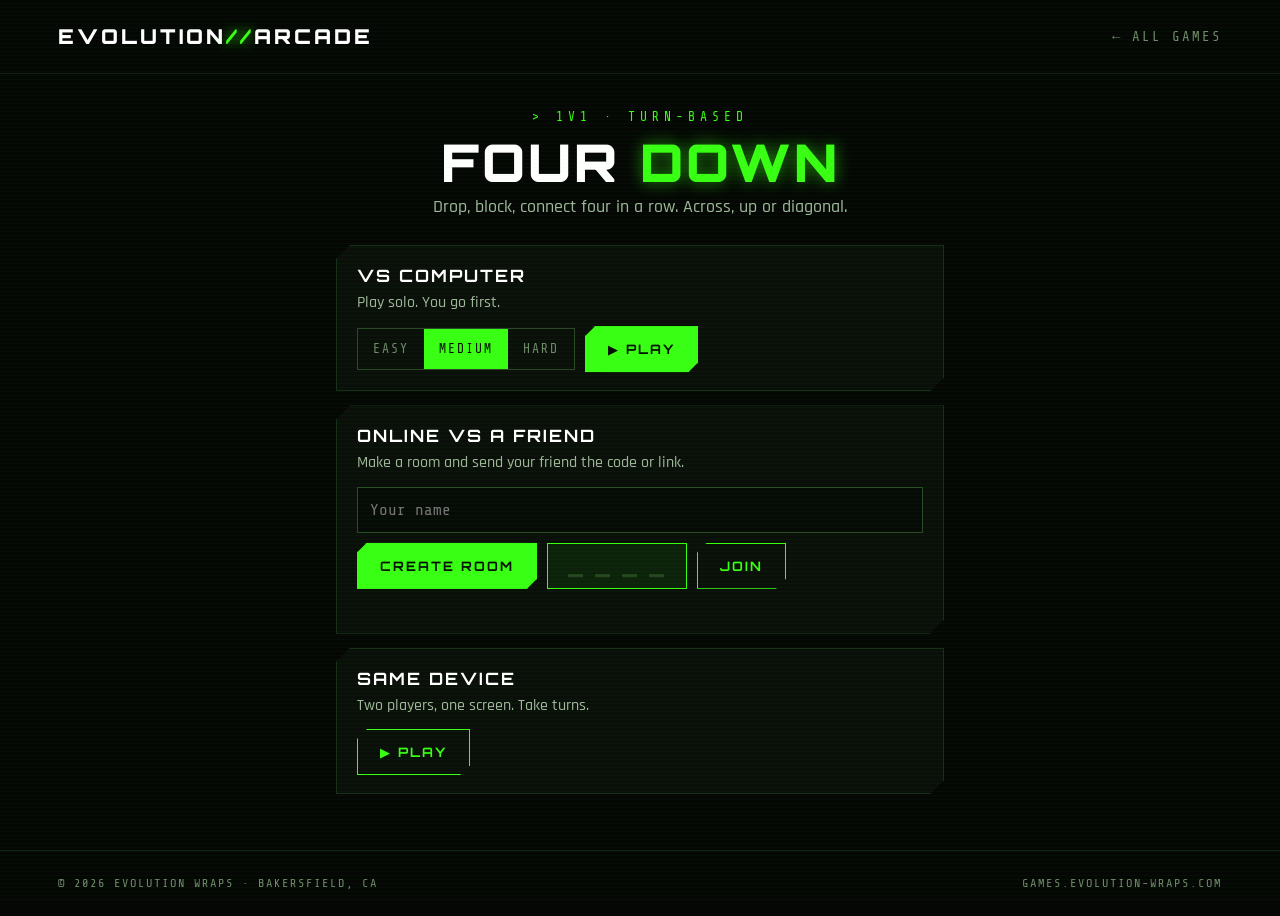
==== games/four-down/index.html @ a8c64982 "Add Launch Control, HYPERFLIP pinball, Grid Strike and Four Down - Launch Control: real-time drag ph" ====
<!DOCTYPE html>
<html lang="en">
<head>
<meta charset="utf-8">
<meta name="viewport" content="width=device-width,initial-scale=1,viewport-fit=cover">
<title>Four Down | Evolution Arcade</title>
<meta name="description" content="Drop, block, connect four. Play the computer, a friend on the same device, or online.">
<meta name="theme-color" content="#050705">
<link rel="icon" href="../../icon.svg" type="image/svg+xml">
<link rel="stylesheet" href="../../css/arcade.css">
<link rel="stylesheet" href="../../css/game.css">
<style>
.boardwrap{position:relative;max-width:480px;margin:0 auto;padding-top:calc(100% / 7 * .9)}
.ghost{position:absolute;top:0;width:calc(100% / 7);aspect-ratio:1;display:flex;align-items:center;justify-content:center;transition:left .12s,opacity .15s;pointer-events:none}
.ghost i{width:72%;aspect-ratio:1;border-radius:50%;opacity:.45}
.board{position:relative;display:grid;grid-template-columns:repeat(7,1fr);aspect-ratio:7/6;border:1px solid var(--line2);background:#071007;border-radius:12px;padding:6px;box-shadow:0 0 30px rgba(57,255,20,.08),inset 0 0 40px rgba(0,0,0,.6)}
.col{position:relative;display:grid;grid-template-rows:repeat(6,1fr);cursor:pointer;border-radius:8px}
.col:hover{background:rgba(57,255,20,.05)}
.board.locked .col{cursor:default}
.board.locked .col:hover{background:none}
.hole{display:flex;align-items:center;justify-content:center}
.hole::before{content:"";width:78%;aspect-ratio:1;border-radius:50%;background:#020402;box-shadow:inset 0 2px 6px rgba(0,0,0,.9),0 0 0 1px #173016}
.disc{position:absolute;width:calc(100% / 7 - 12px / 7);aspect-ratio:1;display:flex;align-items:center;justify-content:center;pointer-events:none;transition:transform var(--dur,.35s) cubic-bezier(.4,0,.9,.6)}
.disc i{width:78%;aspect-ratio:1;border-radius:50%;display:block}
.dx i,.ghost .dx{background:radial-gradient(circle at 35% 30%,#b6ff9e,#39ff14 45%,#1a8f05);box-shadow:0 0 14px rgba(57,255,20,.75),inset 0 -3px 6px rgba(0,0,0,.35)}
.do i,.ghost .do{background:radial-gradient(circle at 35% 30%,#ffffff,#d9e2e6 50%,#8b9599);box-shadow:0 0 12px rgba(255,255,255,.5),inset 0 -3px 6px rgba(0,0,0,.3)}
.disc.win i{animation:pulse .7s ease-in-out infinite alternate;outline:3px solid #fff;outline-offset:2px}
@keyframes pulse{to{filter:brightness(1.5)}}
.pc{display:inline-block;width:14px;height:14px;border-radius:50%;vertical-align:-2px;margin-right:7px}
.pc.x{background:var(--g);box-shadow:0 0 8px var(--g)}.pc.o{background:#e6ecee;box-shadow:0 0 8px #fff}
</style>
</head>
<body>
<nav class="nav">
  <a class="logo" href="../../">EVOLUTION<span>//</span>ARCADE</a>
  <div class="nav-links"><a class="keep" href="../../">← ALL GAMES</a></div>
</nav>
<main class="gm">
  <div class="gtitle">
    <div class="tag">&gt; 1V1 · TURN-BASED</div>
    <h1>FOUR <span>DOWN</span></h1>
    <p>Drop, block, connect four in a row. Across, up or diagonal.</p>
  </div>

  <section class="menu" id="menu">
    <div class="opt">
      <h2>VS COMPUTER</h2>
      <p>Play solo. You go first.</p>
      <div class="row">
        <div class="seg" id="level"><button data-l="easy">EASY</button><button data-l="medium" class="on">MEDIUM</button><button data-l="hard">HARD</button></div>
        <button class="btn fill" id="goCpu">▶ PLAY</button>
      </div>
    </div>
    <div class="opt">
      <h2>ONLINE VS A FRIEND</h2>
      <p>Make a room and send your friend the code or link.</p>
      <div class="row"><input class="tin" id="name" maxlength="12" placeholder="Your name" autocomplete="off" style="flex:1"></div>
      <div class="row" style="margin-top:10px">
        <button class="btn fill" id="goCreate">CREATE ROOM</button>
        <input class="code-in" id="joinCode" maxlength="4" placeholder="____" aria-label="Room code" autocapitalize="characters" spellcheck="false" autocomplete="off">
        <button class="btn" id="goJoin">JOIN</button>
      </div>
      <div class="note" id="onlineNote" role="status"></div>
    </div>
    <div class="opt">
      <h2>SAME DEVICE</h2>
      <p>Two players, one screen. Take turns.</p>
      <button class="btn" id="goLocal">▶ PLAY</button>
    </div>
  </section>

  <section class="wait" id="wait" hidden>
    <div class="tag">ROOM CODE</div>
    <div class="big" id="waitCode">----</div>
    <p>Waiting for your friend to join<span class="dots"></span></p>
    <div class="row" style="justify-content:center">
      <button class="btn fill" id="share">SHARE INVITE LINK</button>
      <button class="btn" id="cancelWait">CANCEL</button>
    </div>
    <div class="note" id="shareNote" role="status"></div>
  </section>

  <section id="game" hidden>
    <div class="hud">
      <div class="who" id="whoX"><div class="nm"><span class="pc x"></span><span id="nameX">YOU</span></div></div>
      <div class="score"><span id="score">0 – 0</span><small id="scoreLbl">SCORE</small></div>
      <div class="who r" id="whoO"><div class="nm"><span id="nameO">CPU</span><span class="pc o" style="margin:0 0 0 7px"></span></div></div>
    </div>
    <div class="status" id="status" role="status" aria-live="polite"></div>
    <div class="boardwrap" id="wrap">
      <div class="ghost" id="ghost"><i></i></div>
      <div class="board" id="board" role="grid" aria-label="Four Down board"></div>
    </div>
    <div class="banner" id="banner" hidden></div>
    <div class="actions">
      <button class="btn fill" id="again" hidden>REMATCH</button>
      <button class="btn" id="toMenu">MENU</button>
    </div>
  </section>
</main>
<footer class="footer"><span>© 2026 EVOLUTION WRAPS · BAKERSFIELD, CA</span><span>GAMES.EVOLUTION-WRAPS.COM</span></footer>
<script type="module" src="game.js"></script>
</body>
</html>
---- css/arcade.css ----
@font-face{font-family:Orb;font-weight:700;font-display:swap;src:url(../fonts/orbitron-latin-700-normal.woff2) format("woff2")}
@font-face{font-family:Orb;font-weight:900;font-display:swap;src:url(../fonts/orbitron-latin-900-normal.woff2) format("woff2")}
@font-face{font-family:Raj;font-weight:500;font-display:swap;src:url(../fonts/rajdhani-latin-500-normal.woff2) format("woff2")}
@font-face{font-family:Raj;font-weight:600;font-display:swap;src:url(../fonts/rajdhani-latin-600-normal.woff2) format("woff2")}
@font-face{font-family:Mono;font-display:swap;src:url(../fonts/share-tech-mono-latin-400-normal.woff2) format("woff2")}

:root{
  --g:#39ff14;--g-soft:rgba(57,255,20,.08);--g-glow:rgba(57,255,20,.55);
  --bg:#050705;--panel:#0a0f0a;--panel2:#070b07;--line:#17301a;--line2:#2a4a26;
  --t:#cfe9c9;--t2:#9fb79a;--m:#6f8a6a;--white:#fff;--red:#ff3b3b;
  --display:Orb,"Arial Black",system-ui,sans-serif;
  --body:Raj,system-ui,-apple-system,"Segoe UI",sans-serif;
  --mono:Mono,ui-monospace,Menlo,Consolas,monospace;
  color-scheme:dark;
}
*,*::before,*::after{box-sizing:border-box}
html,body{margin:0}
body{background:var(--bg);color:var(--t);font-family:var(--body);font-weight:500;font-size:18px;line-height:1.4;min-height:100vh;-webkit-tap-highlight-color:transparent;overflow-x:hidden}
body::before{content:"";position:fixed;inset:0;background:repeating-linear-gradient(0deg,rgba(57,255,20,.035) 0 1px,transparent 1px 4px);pointer-events:none;z-index:50}
a{color:inherit;text-decoration:none}
button{font:inherit;color:inherit;background:none;border:0;cursor:pointer}
:focus-visible{outline:2px solid var(--g);outline-offset:3px}

/* nav */
.nav{display:flex;align-items:center;justify-content:space-between;gap:20px;padding:22px clamp(18px,4.5vw,64px);border-bottom:1px solid #132313}
.logo{font-family:var(--display);font-weight:900;font-size:clamp(15px,1.6vw,22px);letter-spacing:3px;color:var(--white);white-space:nowrap}
.logo span{color:var(--g);text-shadow:0 0 12px var(--g)}
.nav-links{display:flex;white-space:nowrap;gap:clamp(16px,3vw,38px);font-family:var(--mono);font-size:14px;letter-spacing:2px;color:var(--m)}
.nav-links a:hover,.nav-links a.on{color:var(--g)}

/* buttons */
.btn{display:inline-flex;align-items:center;justify-content:center;gap:8px;font-family:var(--display);font-weight:700;font-size:13px;letter-spacing:2px;padding:13px 22px;border:1px solid var(--g);color:var(--g);white-space:nowrap;clip-path:polygon(10px 0,100% 0,100% calc(100% - 10px),calc(100% - 10px) 100%,0 100%,0 10px);transition:background .15s,color .15s,box-shadow .15s}
.btn:hover{background:var(--g-soft)}
.btn.fill{background:var(--g);color:#031003;box-shadow:0 0 30px rgba(57,255,20,.45)}
.btn.fill:hover{box-shadow:0 0 44px rgba(57,255,20,.7)}
.btn[disabled]{opacity:.35;cursor:not-allowed}

.tag{font-family:var(--mono);font-size:13px;letter-spacing:5px;color:var(--g)}
.chip{font-family:var(--mono);font-size:11px;letter-spacing:2px;padding:5px 9px;border:1px solid var(--line2);color:var(--g);background:var(--g-soft)}

.footer{border-top:1px solid #132313;padding:24px clamp(18px,4.5vw,64px);display:flex;flex-wrap:wrap;gap:12px;justify-content:space-between;font-family:var(--mono);font-size:12px;letter-spacing:2px;color:var(--m)}
.footer b{color:var(--g);font-weight:400}

@media (max-width:720px){
  .nav-links a:not(.keep){display:none}
  .nav-links{font-size:12px;letter-spacing:1px}
  .logo{letter-spacing:2px}
}
@media (prefers-reduced-motion:reduce){*{animation:none!important;transition:none!important}}
---- css/game.css ----
/* Shared layout for arcade game pages (menu cards, HUD, room screens). Loads after arcade.css. */
main.gm{max-width:640px;margin:0 auto;padding:clamp(16px,4vw,34px) 16px 56px}
.gtitle{text-align:center}
.gtitle h1{font-family:var(--display);font-weight:900;font-size:clamp(32px,8vw,52px);letter-spacing:3px;color:#fff;margin:10px 0 6px;line-height:1}
.gtitle h1 span{color:var(--g);text-shadow:0 0 16px var(--g-glow)}
.gtitle p{margin:0;color:var(--t2)}
[hidden]{display:none!important}
.menu{margin-top:26px;display:flex;flex-direction:column;gap:14px}
.opt{border:1px solid var(--line);background:var(--panel);padding:18px 20px;clip-path:polygon(14px 0,100% 0,100% calc(100% - 14px),calc(100% - 14px) 100%,0 100%,0 14px)}
.opt h2{font-family:var(--display);font-size:17px;letter-spacing:2px;color:#fff;margin:0}
.opt p{margin:4px 0 12px;color:var(--t2);font-size:16px}
.row{display:flex;flex-wrap:wrap;gap:10px;align-items:center}
.seg{display:flex;border:1px solid var(--line2)}
.seg button{font-family:var(--mono);font-size:13px;letter-spacing:2px;padding:11px 15px;color:var(--m)}
.seg button.on{background:var(--g);color:#031003}
.tin{height:46px;border:1px solid var(--line2);background:var(--panel2);color:var(--t);font-family:var(--mono);font-size:16px;padding:0 12px;min-width:0}
.tin:focus{outline:none;border-color:var(--g)}
.code-in{width:140px;height:46px;border:1px solid var(--g);background:var(--g-soft);color:var(--g);font-family:var(--display);font-weight:900;font-size:21px;letter-spacing:10px;text-align:center;padding-left:10px;text-transform:uppercase}
.code-in::placeholder{color:#24461f}
.note{font-family:var(--mono);font-size:13px;letter-spacing:1px;color:var(--m);margin-top:10px;min-height:16px}
.note.err{color:var(--red)}
.rules{border-left:2px solid var(--line2);padding:4px 0 4px 16px;color:var(--t2);font-size:16px}
.rules b{color:var(--g);font-weight:600}
.wait{margin-top:26px;text-align:center;border:1px solid var(--g);background:var(--g-soft);padding:28px 20px}
.wait .big{font-family:var(--display);font-weight:900;font-size:clamp(46px,14vw,72px);letter-spacing:14px;color:var(--g);text-shadow:0 0 22px var(--g-glow);margin:10px 0 6px;padding-left:14px}
.wait p{color:var(--t2);margin:0 0 18px}
.dots::after{content:"";animation:dots 1.2s steps(4) infinite}
@keyframes dots{0%{content:""}25%{content:"."}50%{content:".."}75%{content:"..."}}
.hud{margin-top:22px;display:grid;grid-template-columns:1fr auto 1fr;align-items:center;gap:10px}
.who{border:1px solid var(--line);padding:11px 13px;background:var(--panel2);transition:border-color .2s,box-shadow .2s;min-width:0}
.who.r{text-align:right}
.who.turn{border-color:var(--g);box-shadow:0 0 18px rgba(57,255,20,.25)}
.who .nm{font-family:var(--display);font-size:13px;letter-spacing:1.5px;color:#fff;white-space:nowrap;overflow:hidden;text-overflow:ellipsis}
.who .sub{font-family:var(--mono);font-size:11px;letter-spacing:1px;color:var(--m);margin-top:6px}
.score{font-family:var(--display);font-weight:900;font-size:24px;color:var(--g);text-align:center;letter-spacing:2px}
.score small{display:block;font-family:var(--mono);font-size:10px;letter-spacing:2px;color:var(--m);font-weight:400}
.status{margin:20px 0 12px;text-align:center;font-family:var(--display);font-size:16px;letter-spacing:2px;color:#fff;min-height:22px}
.status.win{color:var(--g);text-shadow:0 0 12px var(--g-glow)}
.status.lose{color:var(--red)}
.hint{text-align:center;font-family:var(--mono);font-size:13px;letter-spacing:1px;color:var(--m);min-height:18px;margin-bottom:12px}
.actions{display:flex;flex-wrap:wrap;gap:12px;justify-content:center;margin-top:22px}
.banner{margin-top:12px;text-align:center;font-family:var(--mono);font-size:13px;letter-spacing:1px;color:var(--red)}
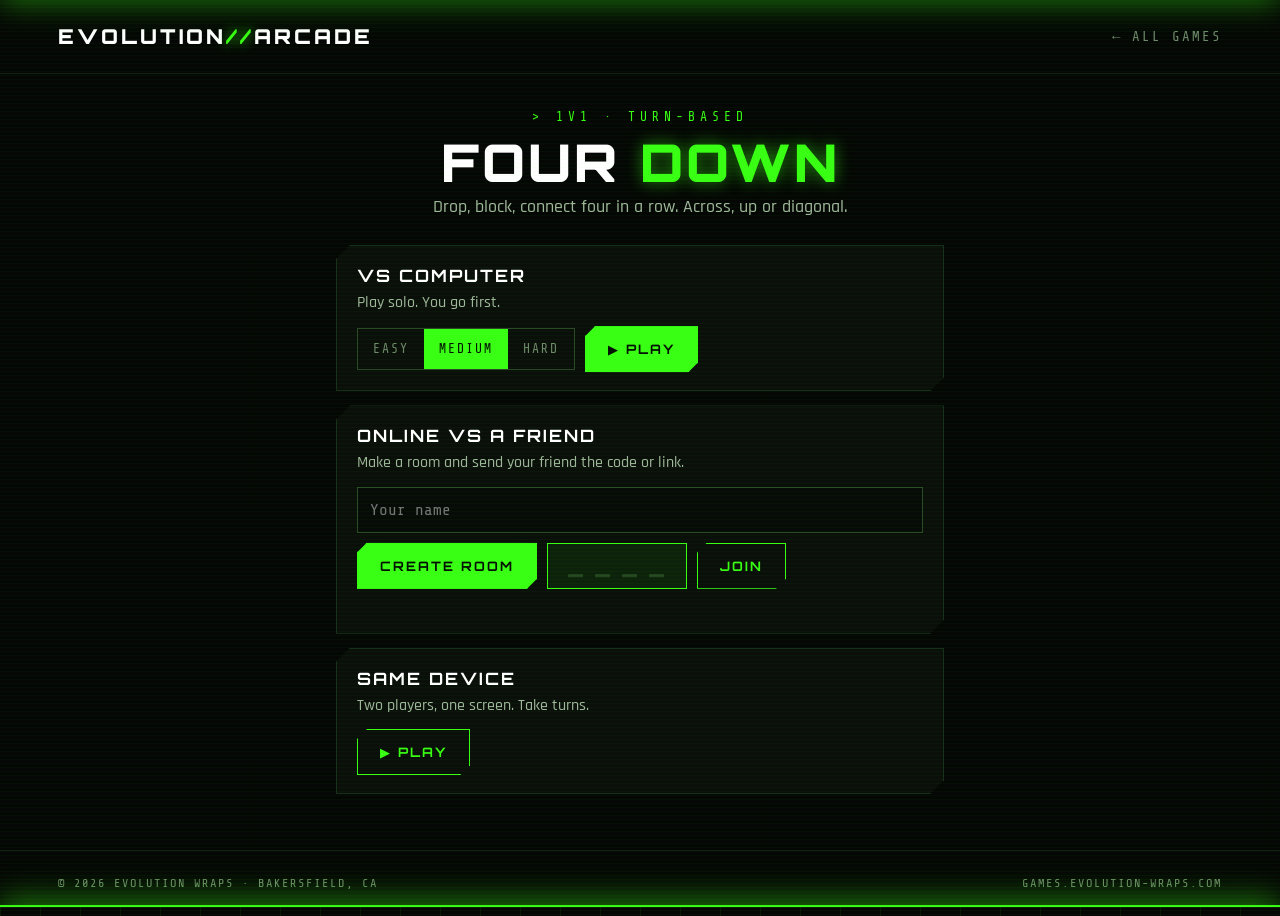
==== commit e83fbea6: "Neon page transition between the arcade home and each game Co-Authored-By: Claude Opus 5.5 <noreply@" ====
--- a/games/four-down/index.html
+++ b/games/four-down/index.html
@@ -7,6 +7,7 @@
 <meta name="description" content="Drop, block, connect four. Play the computer, a friend on the same device, or online.">
 <meta name="theme-color" content="#050705">
 <link rel="icon" href="../../icon.svg" type="image/svg+xml">
+<script src="../../js/transition.js"></script>
 <link rel="stylesheet" href="../../css/arcade.css">
 <link rel="stylesheet" href="../../css/game.css">
 <style>
@@ -100,5 +101,6 @@
 </main>
 <footer class="footer"><span>© 2026 EVOLUTION WRAPS · BAKERSFIELD, CA</span><span>GAMES.EVOLUTION-WRAPS.COM</span></footer>
 <script type="module" src="game.js"></script>
+<script type="module" src="../../js/cursor.js"></script>
 </body>
 </html>
